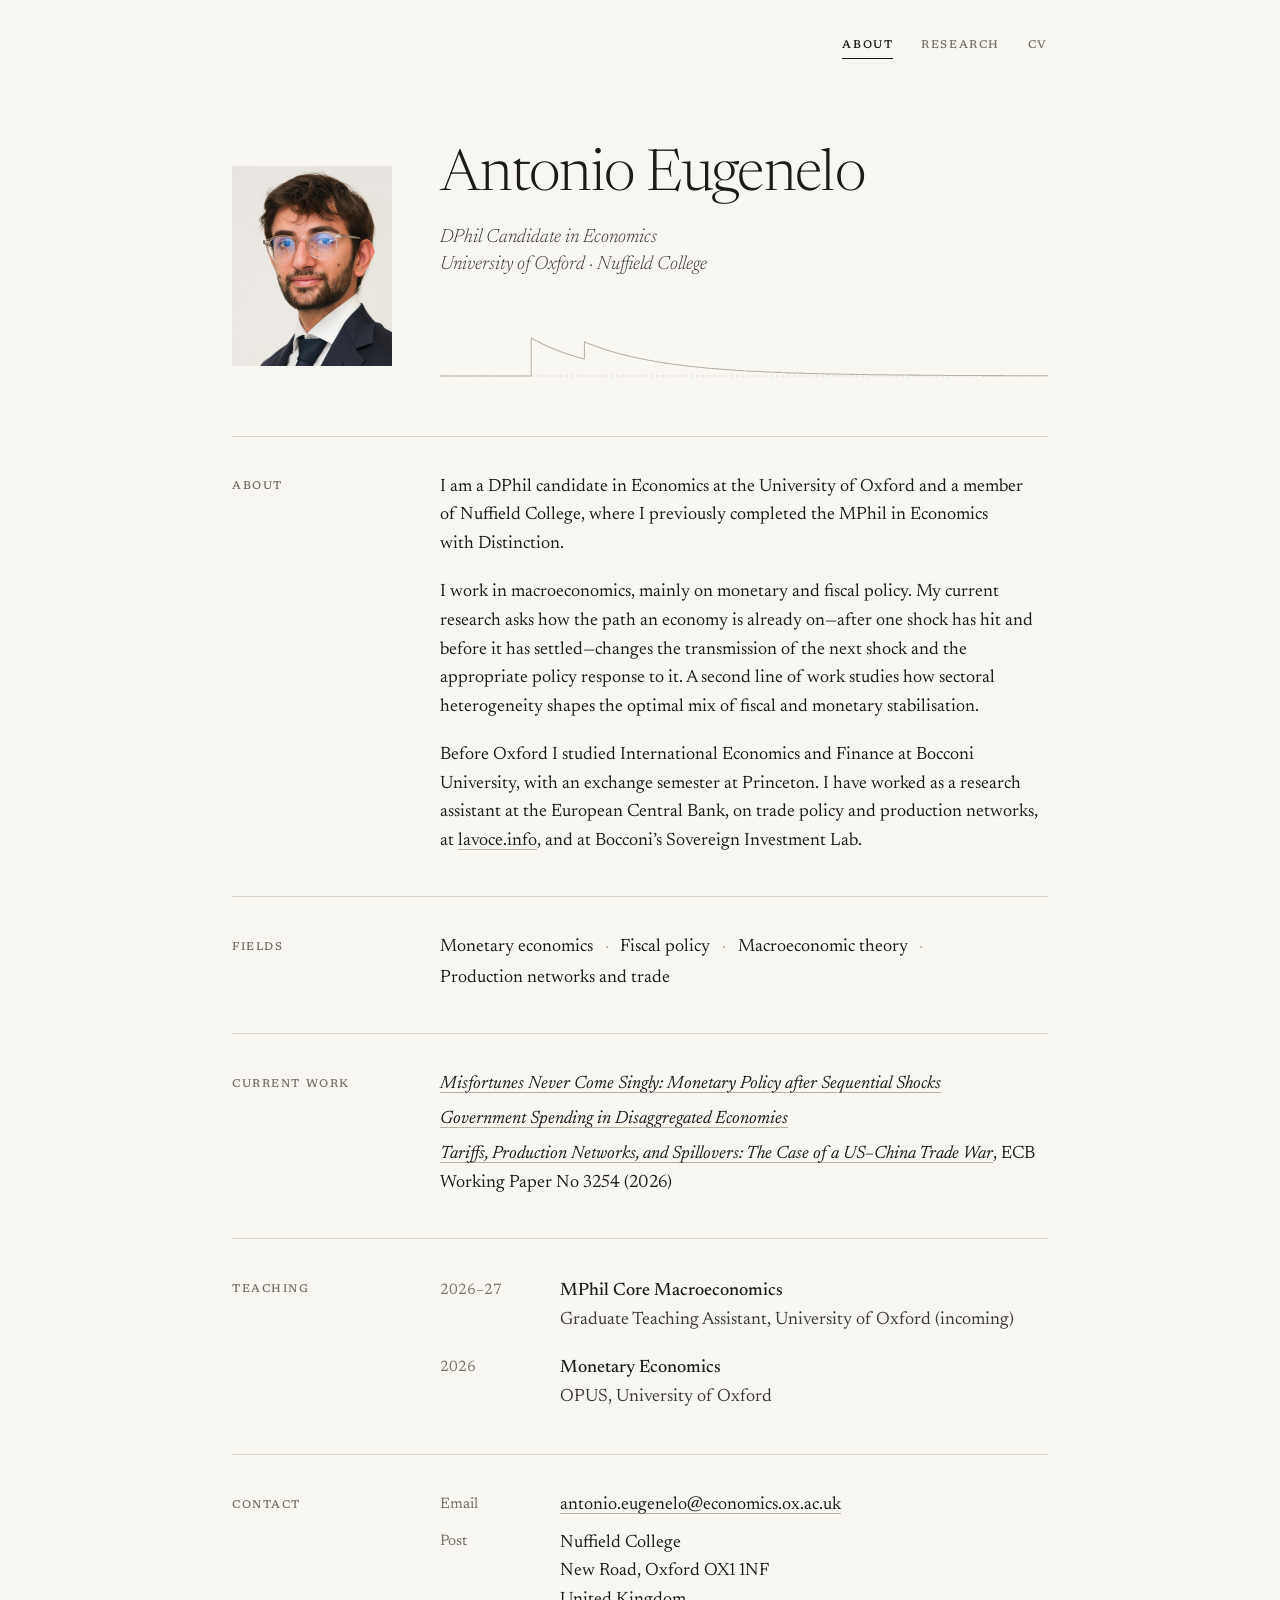
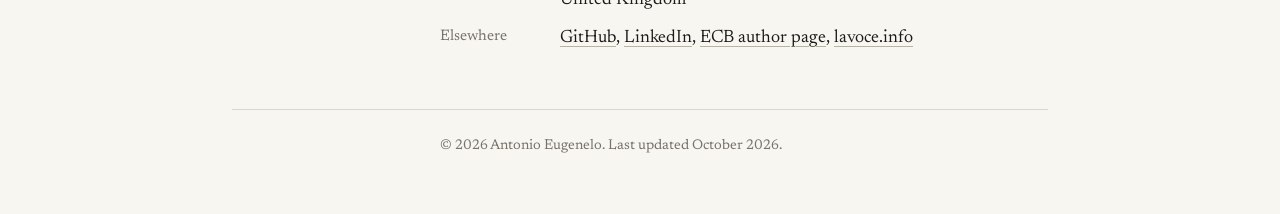
==== index.html @ b0f792aa "Blend dark-theme portrait into the page background Replace the charcoal-backdrop JPEG with a transpa" ====
<!doctype html>
<html lang="en">
<head>
  <meta charset="utf-8">
  <meta name="viewport" content="width=device-width, initial-scale=1">
  <meta name="robots" content="noindex, nofollow"> <!-- PREVIEW: delete this line at launch -->
  <title>Antonio Eugenelo · Economics, University of Oxford</title>
  <meta name="description" content="Antonio Eugenelo is a DPhil candidate in Economics at the University of Oxford and Nuffield College, working on monetary and fiscal policy.">
  <meta name="author" content="Antonio Eugenelo">
  <meta property="og:title" content="Antonio Eugenelo">
  <meta property="og:description" content="DPhil candidate in Economics, University of Oxford (Nuffield College). Monetary and fiscal policy.">
  <meta property="og:type" content="website">
  <link rel="icon" href="assets/img/favicon.svg" type="image/svg+xml">
  <link rel="preconnect" href="https://fonts.googleapis.com">
  <link rel="preconnect" href="https://fonts.gstatic.com" crossorigin>
  <link rel="stylesheet" href="https://fonts.googleapis.com/css2?family=Newsreader:ital,opsz,wght@0,6..72,300..600;1,6..72,300..600&display=swap">
  <link rel="stylesheet" href="assets/css/style.css">
  <script>document.documentElement.classList.add("js")</script>
</head>
<body>
  <a class="skip" href="#main">Skip to content</a>

  <div class="page">
    <header class="site-header">
      <a class="home-link" href="./" aria-current="page">Antonio Eugenelo</a>
      <nav class="site-nav" aria-label="Main">
        <a href="./" aria-current="page">About</a>
        <a href="research.html">Research</a>
        <a href="cv.html">CV</a>
      </nav>
    </header>

    <main id="main">
      <div class="row masthead">
        <div class="label">
          <figure class="portrait">
            <picture>
              <source srcset="assets/img/portrait-dark.webp" type="image/webp" media="(prefers-color-scheme: dark)">
              <img src="assets/img/portrait.jpg" width="640" height="800" alt="Portrait of Antonio Eugenelo">
            </picture>
          </figure>
        </div>
        <div>
          <h1>Antonio Eugenelo</h1>
          <p class="role">DPhil Candidate in Economics<br>University of Oxford &middot; Nuffield College</p>

          <div class="ornament">
            <svg viewBox="0 0 640 72" aria-hidden="true" focusable="false">
              <line class="baseline" x1="0" y1="60" x2="640" y2="60"/>
              <path class="path" pathLength="1" d="M0,60.0 L4,60.0 L8,60.0 L12,60.0 L16,60.0 L20,60.0 L24,60.0 L28,60.0 L32,60.0 L36,60.0 L40,60.0 L44,60.0 L48,60.0 L52,60.0 L56,60.0 L60,60.0 L64,60.0 L68,60.0 L72,60.0 L76,60.0 L80,60.0 L84,60.0 L88,60.0 L92,60.0 L96,60.0 L96,20.0 L100,22.2 L104,24.3 L108,26.3 L112,28.2 L116,29.9 L120,31.6 L124,33.2 L128,34.7 L132,36.1 L136,37.4 L140,38.7 L144,39.9 L148,41.0 L152,42.0 L152,24.0 L156,25.7 L160,27.2 L164,28.7 L168,30.1 L172,31.5 L176,32.8 L180,34.0 L184,35.2 L188,36.3 L192,37.3 L196,38.3 L200,39.3 L204,40.2 L208,41.1 L212,41.9 L216,42.7 L220,43.5 L224,44.2 L228,44.9 L232,45.6 L236,46.2 L240,46.8 L244,47.4 L248,47.9 L252,48.4 L256,48.9 L260,49.4 L264,49.9 L268,50.3 L272,50.7 L276,51.1 L280,51.5 L284,51.9 L288,52.2 L292,52.5 L296,52.8 L300,53.1 L304,53.4 L308,53.7 L312,54.0 L316,54.2 L320,54.5 L324,54.7 L328,54.9 L332,55.1 L336,55.3 L340,55.5 L344,55.7 L348,55.9 L352,56.0 L356,56.2 L360,56.4 L364,56.5 L368,56.7 L372,56.8 L376,56.9 L380,57.0 L384,57.2 L388,57.3 L392,57.4 L396,57.5 L400,57.6 L404,57.7 L408,57.8 L412,57.9 L416,58.0 L420,58.0 L424,58.1 L428,58.2 L432,58.3 L436,58.3 L440,58.4 L444,58.5 L448,58.5 L452,58.6 L456,58.6 L460,58.7 L464,58.7 L468,58.8 L472,58.8 L476,58.9 L480,58.9 L484,59.0 L488,59.0 L492,59.0 L496,59.1 L500,59.1 L504,59.1 L508,59.2 L512,59.2 L516,59.2 L520,59.3 L524,59.3 L528,59.3 L532,59.4 L536,59.4 L540,59.4 L544,59.4 L548,59.4 L552,59.5 L556,59.5 L560,59.5 L564,59.5 L568,59.5 L572,59.6 L576,59.6 L580,59.6 L584,59.6 L588,59.6 L592,59.6 L596,59.7 L600,59.7 L604,59.7 L608,59.7 L612,59.7 L616,59.7 L620,59.7 L624,59.7 L628,59.7 L632,59.8 L636,59.8 L640,59.8"/>
            </svg>
          </div>
        </div>
      </div>

      <section class="row section" aria-labelledby="about">
        <h2 class="label" id="about">About</h2>
        <div class="body">
          <p>I am a DPhil candidate in Economics at the University of Oxford and a member of Nuffield College, where I previously completed the MPhil in Economics with Distinction.</p>
          <p>I work in macroeconomics, mainly on monetary and fiscal policy. My current research asks how the path an economy is already on&mdash;after one shock has hit and before it has settled&mdash;changes the transmission of the next shock and the appropriate policy response to it. A second line of work studies how sectoral heterogeneity shapes the optimal mix of fiscal and monetary stabilisation.</p>
          <p>Before Oxford I studied International Economics and Finance at Bocconi University, with an exchange semester at Princeton. I have worked as a research assistant at the European Central Bank, on trade policy and production networks, at <a href="https://lavoce.info/">lavoce.info</a>, and at Bocconi&rsquo;s Sovereign Investment Lab.</p>
        </div>
      </section>

      <section class="row section" aria-labelledby="interests">
        <h2 class="label" id="interests">Fields</h2>
        <div class="body">
          <ul class="interests">
            <li>Monetary economics</li>
            <li>Fiscal policy</li>
            <li>Macroeconomic theory</li>
            <li>Production networks and trade</li>
          </ul>
        </div>
      </section>

      <section class="row section" aria-labelledby="current">
        <h2 class="label" id="current">Current work</h2>
        <div class="body">
          <ul class="plain">
            <li><a href="research.html#sequential-shocks"><em>Misfortunes Never Come Singly: Monetary Policy after Sequential Shocks</em></a></li>
            <li><a href="research.html#government-spending"><em>Government Spending in Disaggregated Economies</em></a></li>
            <li><a href="research.html#tariffs"><em>Tariffs, Production Networks, and Spillovers: The Case of a US&ndash;China Trade War</em></a>, ECB Working Paper No&nbsp;3254 (2026)</li>
          </ul>
        </div>
      </section>

      <section class="row section" aria-labelledby="teaching">
        <h2 class="label" id="teaching">Teaching</h2>
        <div class="body">
          <ul class="entries">
            <li class="entry">
              <span class="when">2026&ndash;27</span>
              <div class="what">
                <p class="title">MPhil Core Macroeconomics</p>
                <p class="note">Graduate Teaching Assistant, University of Oxford (incoming)</p>
              </div>
            </li>
            <li class="entry">
              <span class="when">2026</span>
              <div class="what">
                <p class="title">Monetary Economics</p>
                <p class="note">OPUS, University of Oxford</p>
              </div>
            </li>
          </ul>
        </div>
      </section>

      <section class="row section" aria-labelledby="contact">
        <h2 class="label" id="contact">Contact</h2>
        <div class="body">
          <dl class="contact">
            <dt>Email</dt>
            <dd><a href="mailto:antonio.eugenelo@economics.ox.ac.uk">antonio.eugenelo@economics.ox.ac.uk</a></dd>
            <dt>Post</dt>
            <dd><address>Nuffield College<br>New Road, Oxford OX1 1NF<br>United Kingdom</address></dd>
            <dt>Elsewhere</dt>
            <dd>
              <a href="https://github.com/AntonioEugenelo">GitHub</a>,
              <a href="https://www.linkedin.com/in/antonio-eugenelo">LinkedIn</a>,
              <a href="https://www.ecb.europa.eu/pub/research/authors/profiles/antonio-eugenelo.en.html">ECB author page</a>,
              <a href="https://lavoce.info/archives/author/antonio-eugenelo/">lavoce.info</a>
            </dd>
          </dl>
        </div>
      </section>
    </main>

    <footer class="row site-footer">
      <div></div>
      <p>&copy; 2026 Antonio Eugenelo. Last updated October 2026.</p>
    </footer>
  </div>

  <script src="assets/js/site.js" defer></script>
</body>
</html>
---- assets/css/style.css ----
/* ------------------------------------------------------------------
   Antonio Eugenelo — personal site
   One typeface (Newsreader), one accent, a margin column for labels.
   ------------------------------------------------------------------ */

:root {
  --paper: #f8f6f1;
  --ink: #1c1b19;
  --ink-soft: #3b3934;
  --muted: #77726a;
  --rule: #dcd6ca;
  --rule-strong: #b9b2a4;
  --accent: #23415f;
  --accent-wash: #e6ebf0;

  --margin: 10rem;   /* label column */
  --gap: 3rem;
  --measure: 38rem;  /* reading column */

  --serif: "Newsreader", "Iowan Old Style", "Palatino Linotype", Palatino, Georgia, serif;

  color-scheme: light dark;
}

@media (prefers-color-scheme: dark) {
  :root {
    --paper: #161614;
    --ink: #e9e5dc;
    --ink-soft: #cdc8bd;
    --muted: #9a958b;
    --rule: #34322d;
    --rule-strong: #57534b;
    --accent: #a9c0d8;
    --accent-wash: #232b33;
  }
}

/* ---------- Base ---------- */

*, *::before, *::after { box-sizing: border-box; }

html {
  -webkit-text-size-adjust: 100%;
  text-size-adjust: 100%;
}

body {
  margin: 0;
  background: var(--paper);
  color: var(--ink);
  font-family: var(--serif);
  font-size: 1.125rem;
  line-height: 1.6;
  font-optical-sizing: auto;
  font-variant-numeric: oldstyle-nums proportional-nums;
  font-kerning: normal;
  -webkit-font-smoothing: antialiased;
  -moz-osx-font-smoothing: grayscale;
}

::selection { background: var(--accent-wash); color: var(--ink); }

p, li, dd, figcaption { text-wrap: pretty; }
h1, h2, h3 { text-wrap: balance; }

a {
  color: inherit;
  text-decoration-line: underline;
  text-decoration-thickness: 1px;
  text-decoration-color: var(--rule-strong);
  text-underline-offset: 0.2em;
  transition: color 0.15s ease, text-decoration-color 0.15s ease;
}
a:hover { color: var(--accent); text-decoration-color: currentColor; }

a:focus-visible,
button:focus-visible {
  outline: 1px solid var(--accent);
  outline-offset: 3px;
  border-radius: 1px;
}

em, i { font-style: italic; }

.skip {
  position: absolute;
  left: -999px;
  top: 0.5rem;
  background: var(--paper);
  padding: 0.25rem 0.5rem;
}
.skip:focus { left: 1rem; }

/* ---------- Page frame ---------- */

.page {
  max-width: calc(var(--margin) + var(--gap) + var(--measure) + 3rem);
  margin: 0 auto;
  padding: 0 1.5rem;
}

.row {
  display: grid;
  grid-template-columns: var(--margin) minmax(0, var(--measure));
  column-gap: var(--gap);
}

/* Small capitals set by hand: tracked uppercase at a reduced size. */
.label,
.site-nav a,
.kicker {
  font-size: 0.7rem;
  font-weight: 500;
  letter-spacing: 0.14em;
  text-transform: uppercase;
  font-variant-numeric: lining-nums;
}

.label {
  color: var(--muted);
  padding-top: 0.42rem;
  margin: 0;
  line-height: 1.4;
}

/* ---------- Header ---------- */

.site-header {
  display: flex;
  justify-content: space-between;
  align-items: baseline;
  gap: 1.5rem;
  padding: 2rem 0 0;
}

.site-header .home-link {
  font-size: 1rem;
  letter-spacing: 0.01em;
  text-decoration: none;
  color: var(--ink);
  white-space: nowrap;
}
.site-header .home-link:hover { color: var(--accent); }
.site-header .home-link[aria-current="page"] { visibility: hidden; }

.site-nav {
  display: flex;
  gap: 1.75rem;
}
.site-nav a {
  color: var(--muted);
  text-decoration: none;
  padding-bottom: 0.2rem;
  border-bottom: 1px solid transparent;
}
.site-nav a:hover { color: var(--ink); }
.site-nav a[aria-current="page"] {
  color: var(--ink);
  border-bottom-color: var(--ink);
}

/* ---------- Masthead ---------- */

.masthead {
  padding: 5.5rem 0 3rem;
}

.masthead h1 {
  margin: 0;
  font-size: clamp(2.6rem, 6vw, 3.6rem);
  font-weight: 300;
  line-height: 1.05;
  letter-spacing: -0.012em;
}

.masthead .role {
  margin: 1rem 0 0;
  font-size: 1.2rem;
  font-style: italic;
  font-weight: 300;
  color: var(--ink-soft);
  line-height: 1.45;
}

.masthead.inner { padding: 4rem 0 2rem; }
.masthead.inner h1 { font-size: clamp(2.2rem, 5vw, 2.8rem); }
.masthead .standfirst {
  margin: 1rem 0 0;
  color: var(--ink-soft);
  font-size: 1.15rem;
}

.portrait {
  margin: 0.75rem 0 0;
}
.portrait img {
  display: block;
  width: 100%;
  height: auto;
  aspect-ratio: 4 / 5;
  object-fit: cover;
}

/* A quiet hairline ornament under the name. */
.ornament {
  margin: 2.5rem 0 0;
}
.ornament svg {
  display: block;
  width: 100%;
  height: auto;
  overflow: visible;
}
.ornament .baseline { stroke: var(--rule); stroke-width: 1; stroke-dasharray: 2 4; }
.ornament .path     { stroke: var(--rule-strong); stroke-width: 1.1; }
.ornament line,
.ornament path { fill: none; stroke-linejoin: round; stroke-linecap: round; }


@media (prefers-reduced-motion: no-preference) {
  .ornament .path {
    stroke-dasharray: 1;
    stroke-dashoffset: 1;
    animation: draw 2.6s cubic-bezier(0.45, 0, 0.2, 1) 0.35s forwards;
  }
  @keyframes draw { to { stroke-dashoffset: 0; } }
}

/* ---------- Sections ---------- */

.section {
  border-top: 1px solid var(--rule);
  padding: 2.25rem 0 2.5rem;
}

.section > .body > :first-child { margin-top: 0; }
.section > .body > :last-child { margin-bottom: 0; }

.body p { margin: 0 0 1.05em; }

.interests {
  list-style: none;
  padding: 0;
  margin: 0;
  display: flex;
  flex-wrap: wrap;
  gap: 0.15rem 0;
}
.interests li:not(:last-child)::after {
  content: "·";
  color: var(--rule-strong);
  margin: 0 0.65em;
}

/* Dated lists (teaching, experience, CV entries) */

.entries {
  list-style: none;
  margin: 0;
  padding: 0;
}
.entry {
  display: grid;
  grid-template-columns: 6.25rem minmax(0, 1fr);
  column-gap: 1.25rem;
  padding: 0.15rem 0;
}
.entry + .entry { margin-top: 0.9rem; }
.entry .when {
  color: var(--muted);
  font-size: 0.95rem;
  font-variant-numeric: lining-nums tabular-nums;
  padding-top: 0.12rem;
  white-space: nowrap;
}
.entry .what > * { margin: 0; }
.entry .title { font-weight: 500; }
.entry .note { color: var(--ink-soft); }
.entry .place { font-style: italic; color: var(--ink-soft); }

/* Contact */

.contact {
  margin: 0;
  display: grid;
  grid-template-columns: 6.25rem minmax(0, 1fr);
  column-gap: 1.25rem;
  row-gap: 0.55rem;
}
.contact dt { color: var(--muted); font-size: 0.95rem; padding-top: 0.1rem; }
.contact dd { margin: 0; }
.contact address { font-style: normal; }

/* ---------- Papers ---------- */

.paper + .paper {
  margin-top: 2.6rem;
}

.paper h3 {
  margin: 0;
  font-size: 1.32rem;
  font-weight: 500;
  line-height: 1.3;
  letter-spacing: -0.003em;
}

.paper .byline,
.paper .venue {
  margin: 0.3rem 0 0;
  color: var(--ink-soft);
}
.paper .venue { font-style: italic; }
.paper .byline + .venue { margin-top: 0.1rem; }

.paper .summary {
  margin: 0.85rem 0 0;
}

.actions {
  display: flex;
  flex-wrap: wrap;
  gap: 0.35rem 1.4rem;
  margin: 0.8rem 0 0;
  padding: 0;
  list-style: none;
}
.actions a,
.actions button {
  font: inherit;
  font-size: 0.95rem;
  color: var(--accent);
  background: none;
  border: 0;
  padding: 0;
  cursor: pointer;
  text-decoration-line: underline;
  text-decoration-thickness: 1px;
  text-decoration-color: transparent;
  text-underline-offset: 0.2em;
}
.actions a:hover,
.actions button:hover { text-decoration-color: currentColor; }
.actions .status {
  font-size: 0.95rem;
  font-style: italic;
  color: var(--muted);
}

.actions button::after {
  content: "";
  display: inline-block;
  width: 0.36em;
  height: 0.36em;
  margin-left: 0.45em;
  border-right: 1px solid currentColor;
  border-bottom: 1px solid currentColor;
  transform: translateY(-0.2em) rotate(45deg);
  transition: transform 0.2s ease;
}
.actions button[aria-expanded="true"]::after {
  transform: translateY(0.05em) rotate(-135deg);
}

/* Disclosure panels: open by default, collapsed once JS is present. */
.panel {
  display: grid;
  grid-template-rows: 1fr;
  transition: grid-template-rows 0.3s ease;
}
.panel > .panel-inner { overflow: hidden; }
.js .panel { grid-template-rows: 0fr; }
.js .panel > .panel-inner { visibility: hidden; transition: visibility 0s linear 0.3s; }
.js .panel.is-open { grid-template-rows: 1fr; }
.js .panel.is-open > .panel-inner { visibility: visible; transition: none; }

.panel-content {
  margin-top: 0.9rem;
  padding: 0.1rem 0 0.1rem 1.15rem;
  border-left: 1px solid var(--rule-strong);
  color: var(--ink-soft);
  font-size: 1.02rem;
}
.panel-content p { margin: 0 0 0.85em; }
.panel-content p:last-child { margin-bottom: 0; }

.bibtex {
  position: relative;
}
.bibtex pre {
  margin: 0;
  font-family: ui-monospace, "SFMono-Regular", Menlo, Consolas, monospace;
  font-size: 0.78rem;
  line-height: 1.55;
  white-space: pre-wrap;
  word-break: break-word;
  color: var(--ink-soft);
}
.bibtex .copy {
  margin-top: 0.6rem;
  font: inherit;
  font-size: 0.85rem;
  font-style: italic;
  color: var(--muted);
  background: none;
  border: 0;
  padding: 0;
  cursor: pointer;
}
.bibtex .copy:hover { color: var(--accent); }

/* ---------- CV page ---------- */

.cv-download {
  margin: 1.4rem 0 0;
  font-size: 1rem;
}
.cv-download a { color: var(--accent); }

.cv .entry .what p + p { margin-top: 0.15rem; }
.cv .entry .title + .note { margin-top: 0.1rem; }

.plain {
  margin: 0;
  padding: 0;
  list-style: none;
}
.plain li + li { margin-top: 0.4rem; }

/* ---------- Footer ---------- */

.site-footer {
  border-top: 1px solid var(--rule);
  margin-top: 1rem;
  padding: 1.6rem 0 3.5rem;
  font-size: 0.88rem;
  color: var(--muted);
}
.site-footer p { margin: 0; }
.site-footer a { text-decoration-color: var(--rule); }

/* ---------- Small screens ---------- */

@media (max-width: 54rem) {
  :root { --margin: 8rem; --gap: 2rem; }
}

@media (max-width: 44rem) {
  body { font-size: 1.0625rem; }

  .row {
    grid-template-columns: minmax(0, 1fr);
  }
  .label { padding-top: 0; margin-bottom: 1rem; }

  .masthead { padding: 3.5rem 0 2rem; }
  .masthead.inner { padding: 3rem 0 1.5rem; }

  .portrait { max-width: 9rem; margin: 0 0 1.75rem; }

  .site-header { padding-top: 1.4rem; }
  .site-nav { gap: 1.25rem; }

  .entry,
  .contact { grid-template-columns: 4.75rem minmax(0, 1fr); column-gap: 1rem; }
}

/* ---------- Print ---------- */

@media print {
  :root { --paper: #fff; --ink: #000; --muted: #444; --accent: #000; }
  body { font-size: 10.5pt; }
  .site-nav, .ornament, .skip, .actions button, .bibtex .copy { display: none; }
  .js .panel { grid-template-rows: 1fr; }
  .js .panel > .panel-inner { visibility: visible; }
  .masthead { padding: 1rem 0; }
  a { text-decoration: none; }
}
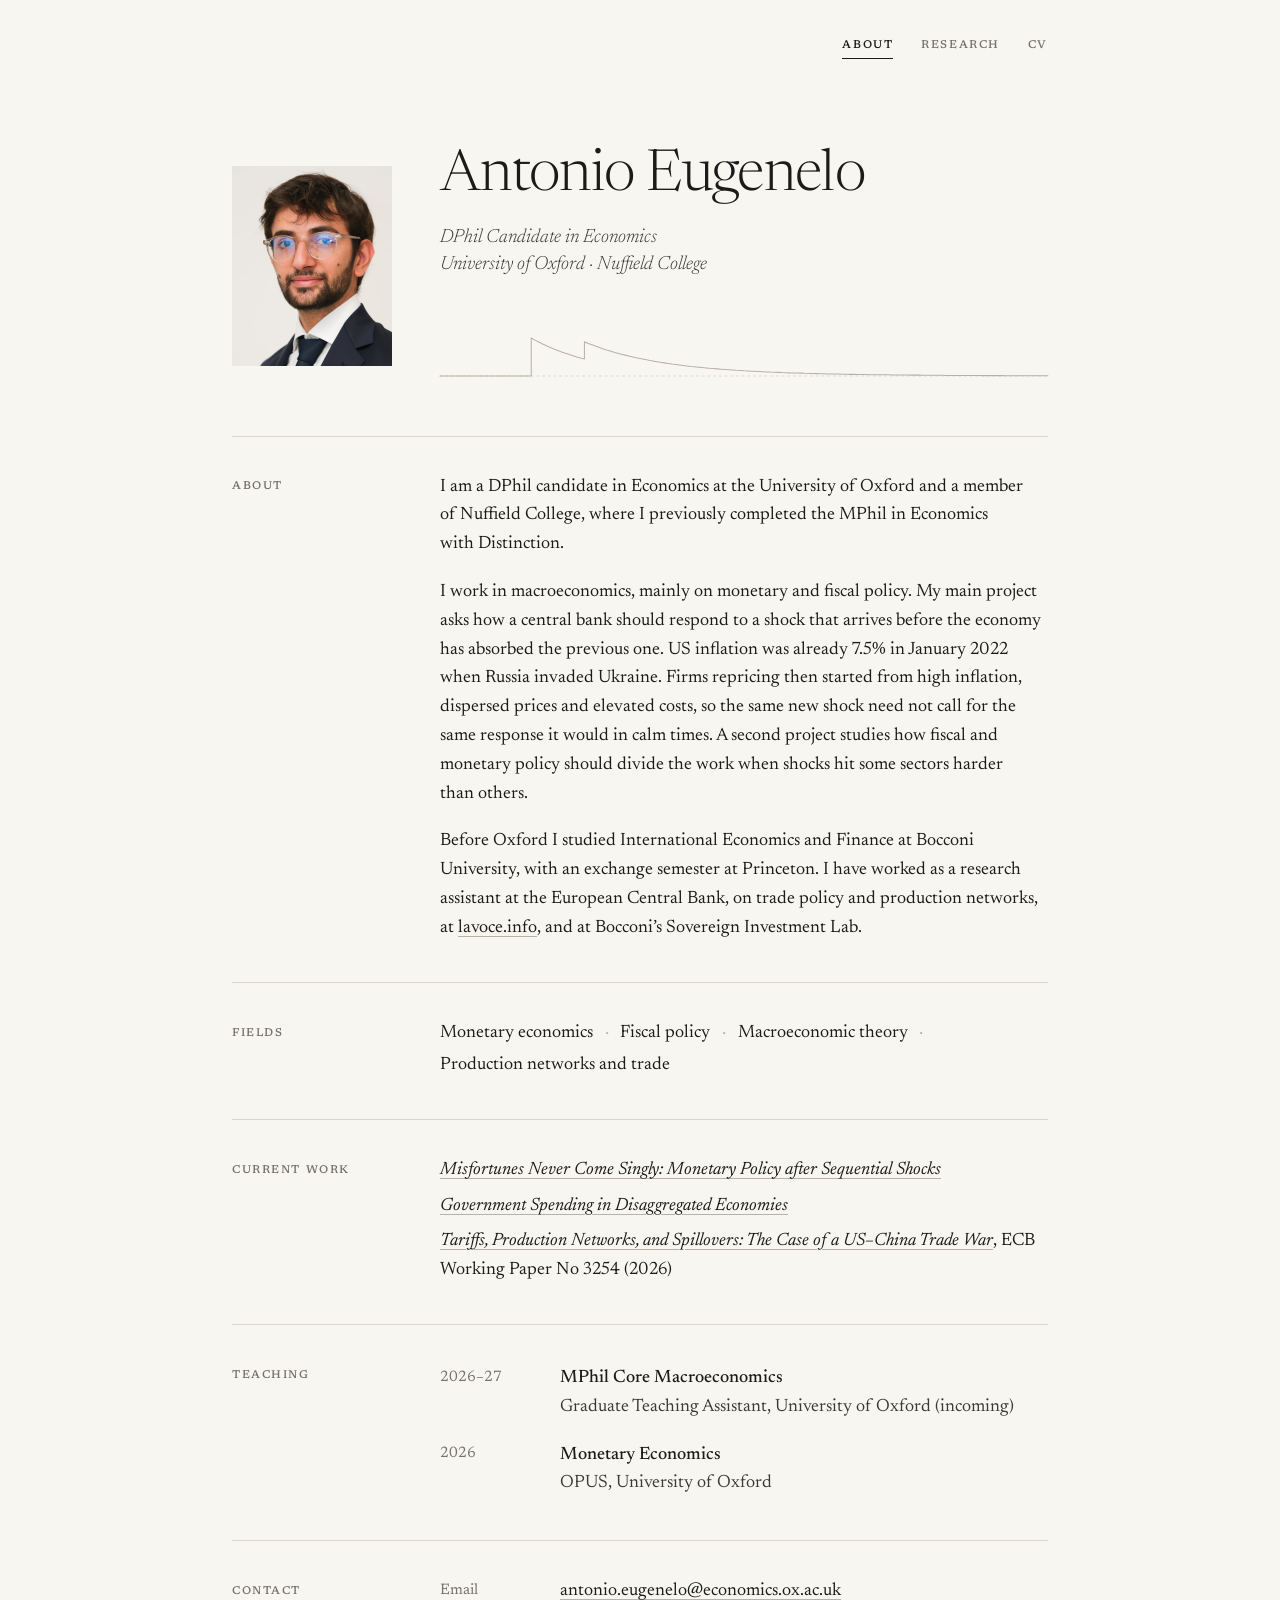
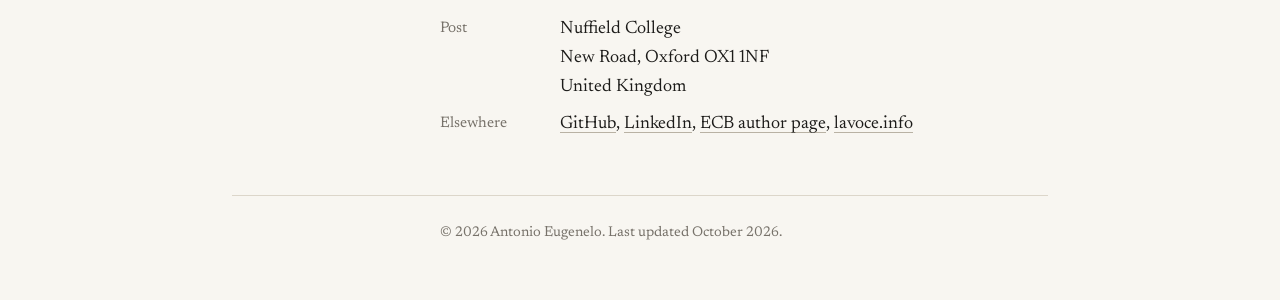
==== commit b824e39b: "Lead research descriptions with question and result Rewrite the home-page research paragraph and the" ====
--- a/index.html
+++ b/index.html
@@ -57,7 +57,7 @@
         <h2 class="label" id="about">About</h2>
         <div class="body">
           <p>I am a DPhil candidate in Economics at the University of Oxford and a member of Nuffield College, where I previously completed the MPhil in Economics with Distinction.</p>
-          <p>I work in macroeconomics, mainly on monetary and fiscal policy. My current research asks how the path an economy is already on&mdash;after one shock has hit and before it has settled&mdash;changes the transmission of the next shock and the appropriate policy response to it. A second line of work studies how sectoral heterogeneity shapes the optimal mix of fiscal and monetary stabilisation.</p>
+          <p>I work in macroeconomics, mainly on monetary and fiscal policy. My main project asks how a central bank should respond to a shock that arrives before the economy has absorbed the previous one. US inflation was already 7.5% in January 2022 when Russia invaded Ukraine. Firms repricing then started from high inflation, dispersed prices and elevated costs, so the same new shock need not call for the same response it would in calm times. A second project studies how fiscal and monetary policy should divide the work when shocks hit some sectors harder than others.</p>
           <p>Before Oxford I studied International Economics and Finance at Bocconi University, with an exchange semester at Princeton. I have worked as a research assistant at the European Central Bank, on trade policy and production networks, at <a href="https://lavoce.info/">lavoce.info</a>, and at Bocconi&rsquo;s Sovereign Investment Lab.</p>
         </div>
       </section>
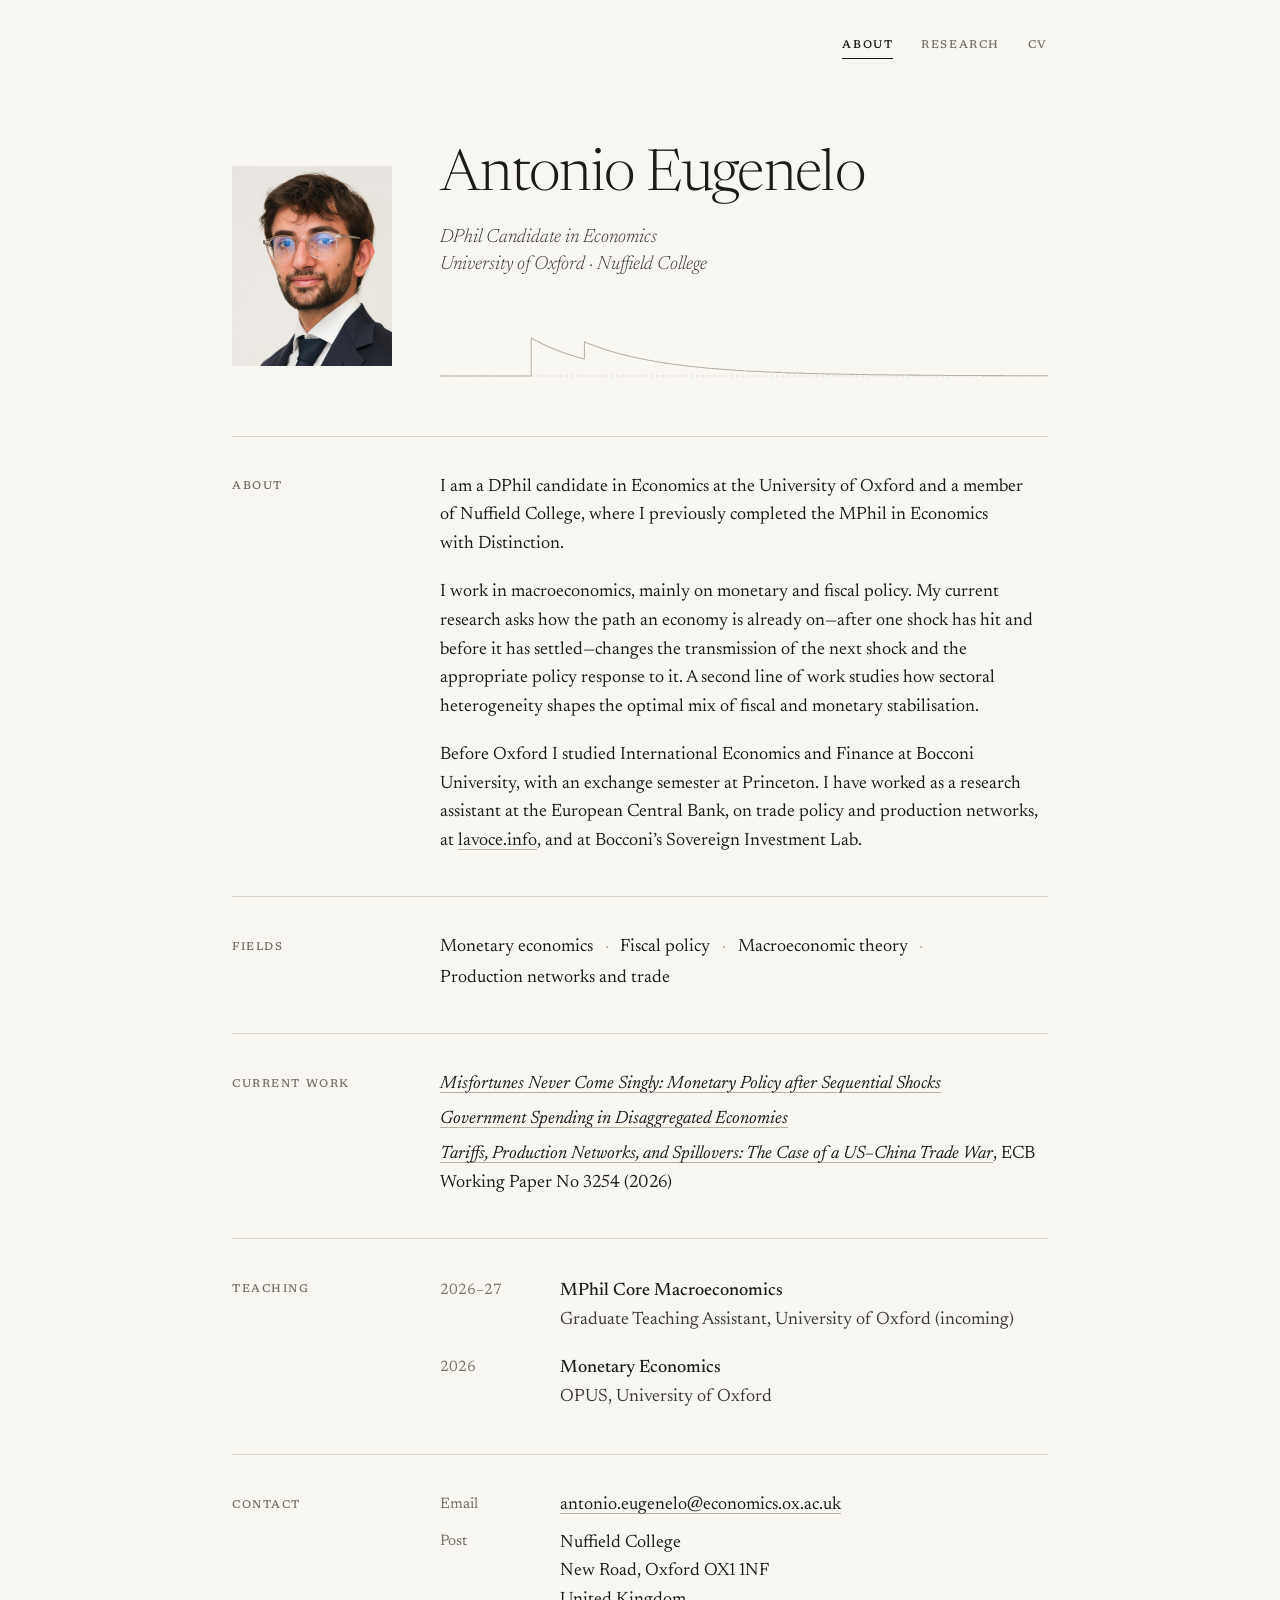
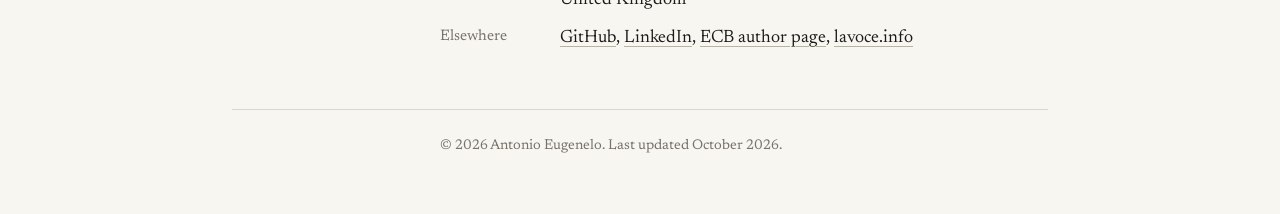
==== commit 23316e3d: "Restore original home-page research paragraph Co-Authored-By: Claude Opus 5.5 <noreply@anthropic.com" ====
--- a/index.html
+++ b/index.html
@@ -57,7 +57,7 @@
         <h2 class="label" id="about">About</h2>
         <div class="body">
           <p>I am a DPhil candidate in Economics at the University of Oxford and a member of Nuffield College, where I previously completed the MPhil in Economics with Distinction.</p>
-          <p>I work in macroeconomics, mainly on monetary and fiscal policy. My main project asks how a central bank should respond to a shock that arrives before the economy has absorbed the previous one. US inflation was already 7.5% in January 2022 when Russia invaded Ukraine. Firms repricing then started from high inflation, dispersed prices and elevated costs, so the same new shock need not call for the same response it would in calm times. A second project studies how fiscal and monetary policy should divide the work when shocks hit some sectors harder than others.</p>
+          <p>I work in macroeconomics, mainly on monetary and fiscal policy. My current research asks how the path an economy is already on&mdash;after one shock has hit and before it has settled&mdash;changes the transmission of the next shock and the appropriate policy response to it. A second line of work studies how sectoral heterogeneity shapes the optimal mix of fiscal and monetary stabilisation.</p>
           <p>Before Oxford I studied International Economics and Finance at Bocconi University, with an exchange semester at Princeton. I have worked as a research assistant at the European Central Bank, on trade policy and production networks, at <a href="https://lavoce.info/">lavoce.info</a>, and at Bocconi&rsquo;s Sovereign Investment Lab.</p>
         </div>
       </section>
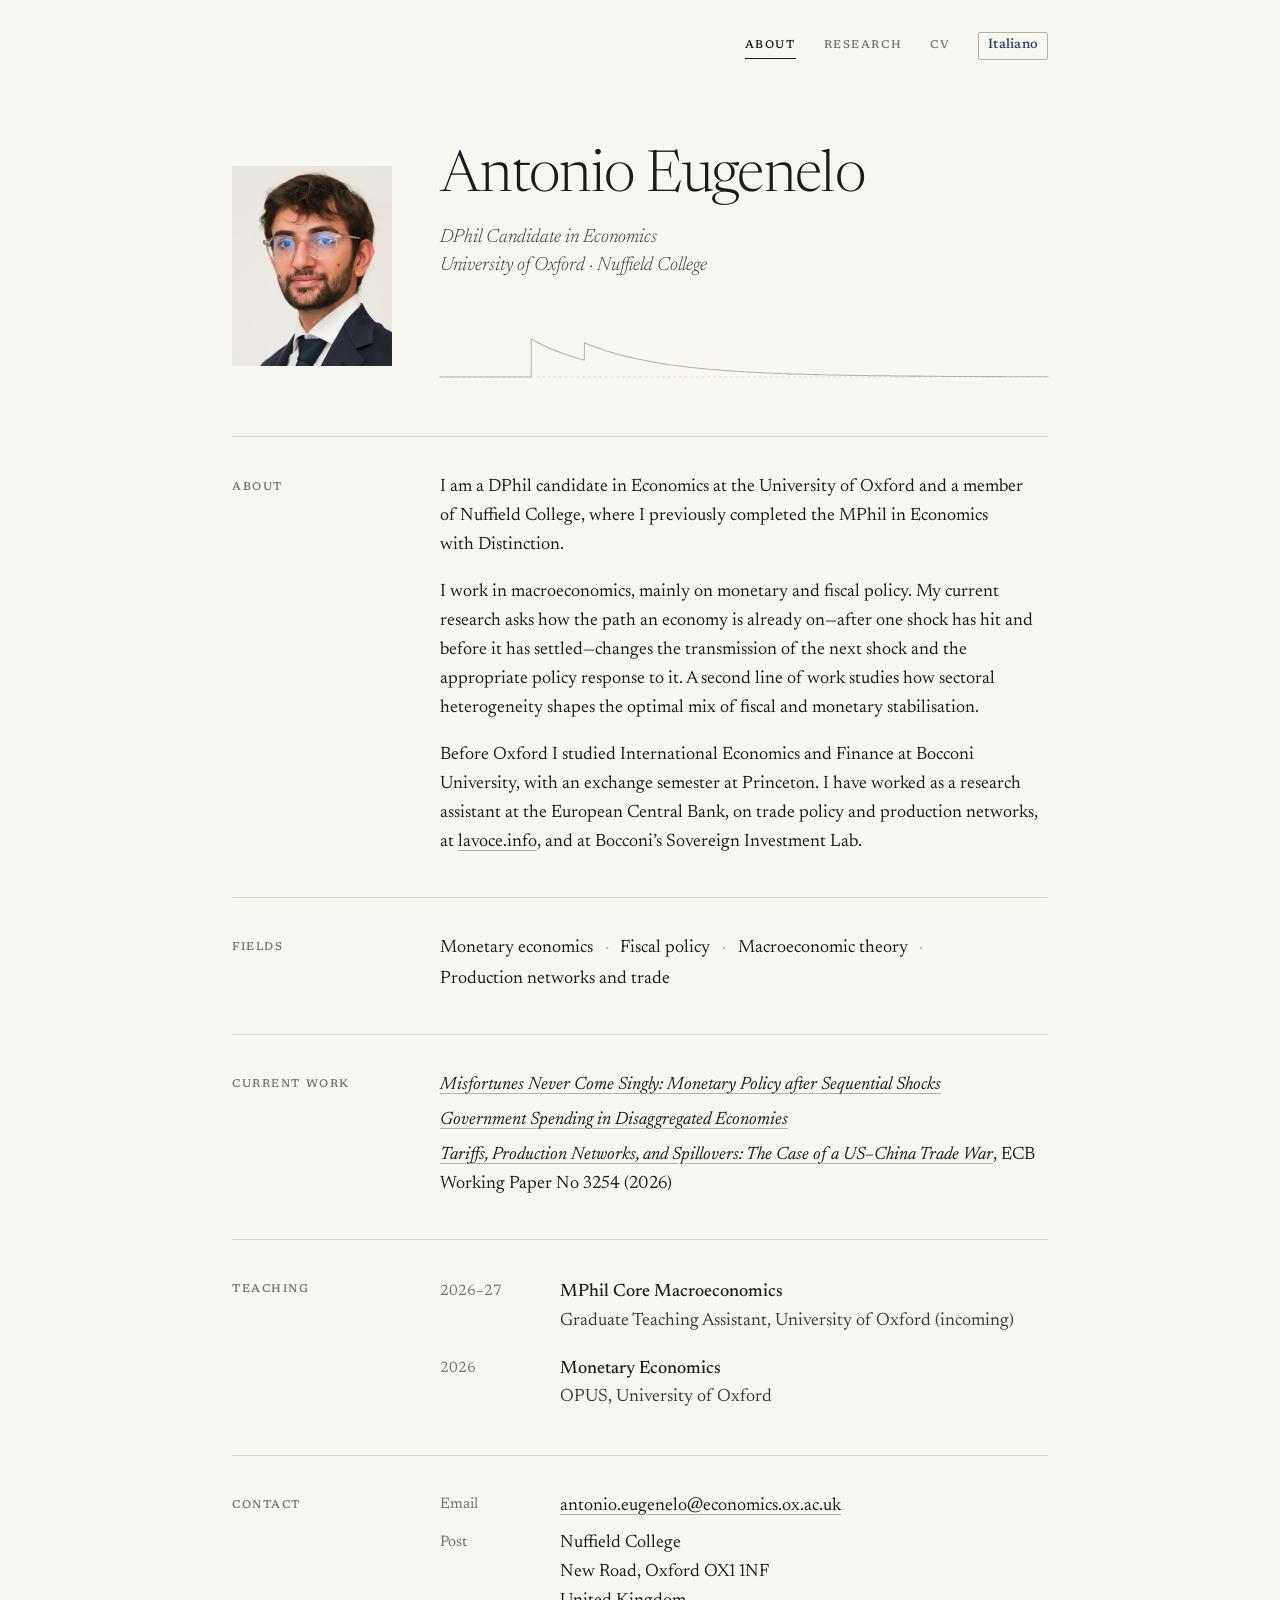
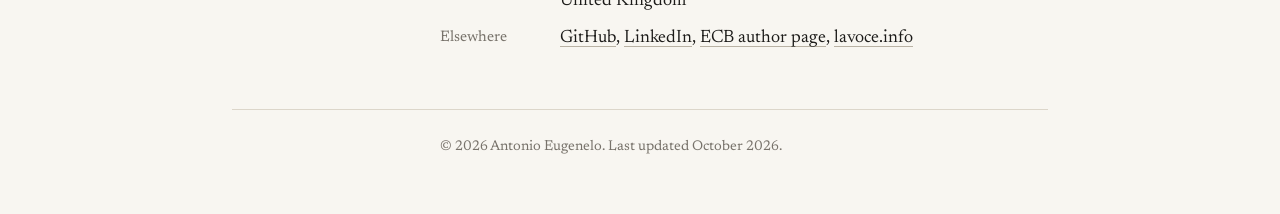
==== commit 902a0045: "Add Italian pages and English-Italian language switch" ====
--- a/index.html
+++ b/index.html
@@ -7,6 +7,8 @@
   <title>Antonio Eugenelo · Economics, University of Oxford</title>
   <meta name="description" content="Antonio Eugenelo is a DPhil candidate in Economics at the University of Oxford and Nuffield College, working on monetary and fiscal policy.">
   <meta name="author" content="Antonio Eugenelo">
+  <link rel="alternate" hreflang="en" href="index.html">
+  <link rel="alternate" hreflang="it" href="it/index.html">
   <meta property="og:title" content="Antonio Eugenelo">
   <meta property="og:description" content="DPhil candidate in Economics, University of Oxford (Nuffield College). Monetary and fiscal policy.">
   <meta property="og:type" content="website">
@@ -27,6 +29,7 @@
         <a href="./" aria-current="page">About</a>
         <a href="research.html">Research</a>
         <a href="cv.html">CV</a>
+        <a class="language-switch" data-language-switch href="it/index.html" hreflang="it" lang="it" aria-label="Read this page in Italian">Italiano</a>
       </nav>
     </header>
 
--- a/assets/css/style.css
+++ b/assets/css/style.css
@@ -145,6 +145,8 @@
 
 .site-nav {
   display: flex;
+  flex-wrap: wrap;
+  align-items: baseline;
   gap: 1.75rem;
 }
 .site-nav a {
@@ -157,6 +159,20 @@
 .site-nav a[aria-current="page"] {
   color: var(--ink);
   border-bottom-color: var(--ink);
+}
+.site-nav .language-switch {
+  color: var(--accent);
+  border: 1px solid var(--rule-strong);
+  padding: 0.12rem 0.55rem;
+  border-radius: 2px;
+  text-transform: none;
+  letter-spacing: 0.02em;
+  font-size: 0.85rem;
+  white-space: nowrap;
+}
+.site-nav .language-switch:hover {
+  background: var(--accent-wash);
+  border-color: var(--accent);
 }
 
 /* ---------- Masthead ---------- */
@@ -288,7 +304,7 @@
   row-gap: 0.55rem;
 }
 .contact dt { color: var(--muted); font-size: 0.95rem; padding-top: 0.1rem; }
-.contact dd { margin: 0; }
+.contact dd { margin: 0; min-width: 0; overflow-wrap: anywhere; }
 .contact address { font-style: normal; }
 
 /* ---------- Papers ---------- */
@@ -458,8 +474,9 @@
 
   .portrait { max-width: 9rem; margin: 0 0 1.75rem; }
 
-  .site-header { padding-top: 1.4rem; }
-  .site-nav { gap: 1.25rem; }
+  .site-header { padding-top: 1.4rem; flex-wrap: wrap; gap: 0.75rem; }
+  .site-header .home-link[aria-current="page"] { display: none; }
+  .site-nav { gap: 0.5rem 1.25rem; margin-left: auto; justify-content: flex-end; }
 
   .entry,
   .contact { grid-template-columns: 4.75rem minmax(0, 1fr); column-gap: 1rem; }
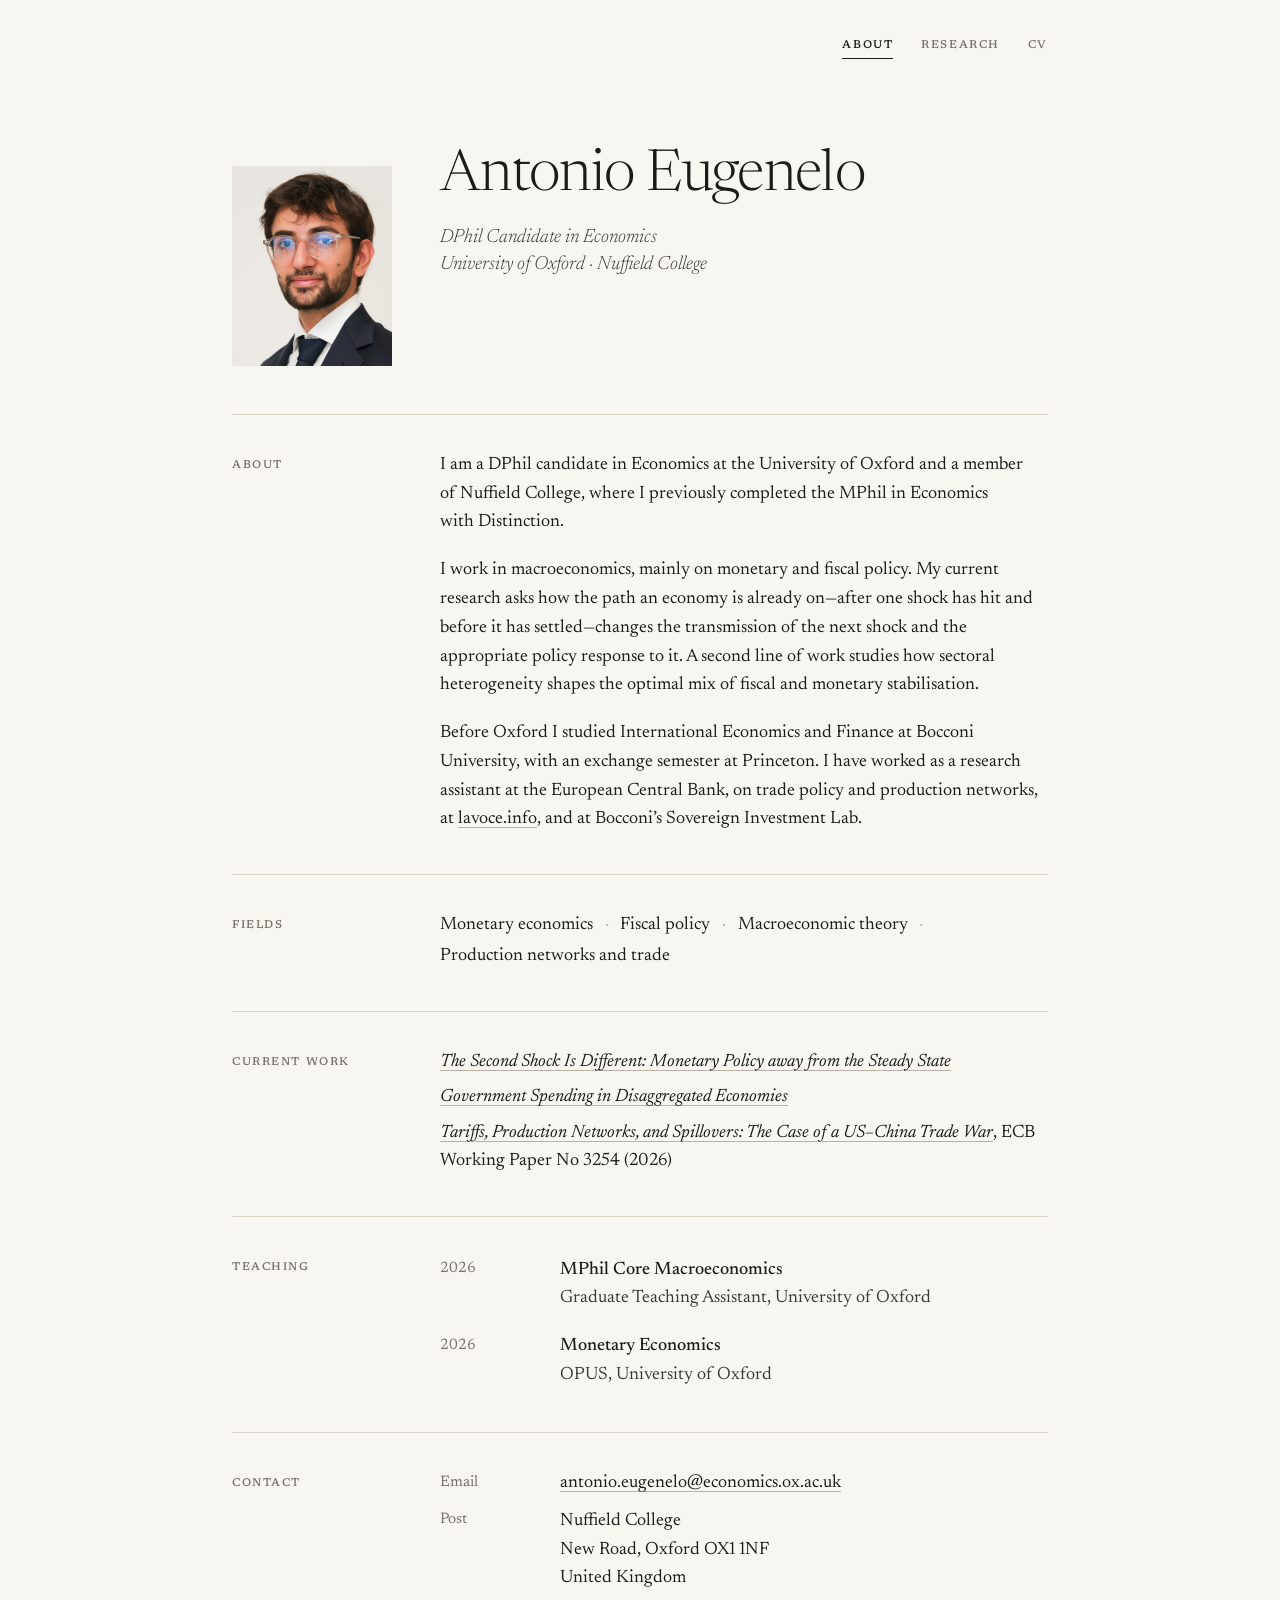
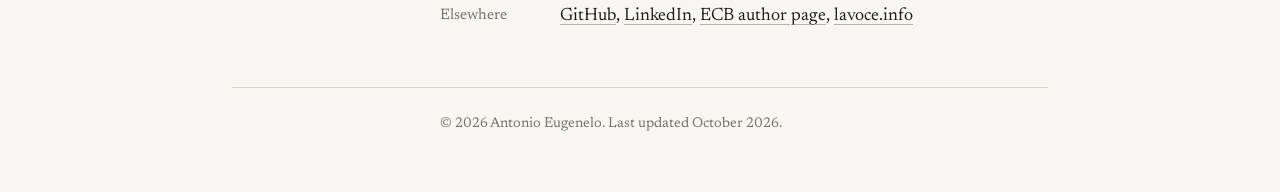
==== commit 81d39c07: "Remove Italian pages and ornament; update second-shock paper Drop the Italian language switch and it" ====
--- a/index.html
+++ b/index.html
@@ -7,8 +7,6 @@
   <title>Antonio Eugenelo · Economics, University of Oxford</title>
   <meta name="description" content="Antonio Eugenelo is a DPhil candidate in Economics at the University of Oxford and Nuffield College, working on monetary and fiscal policy.">
   <meta name="author" content="Antonio Eugenelo">
-  <link rel="alternate" hreflang="en" href="index.html">
-  <link rel="alternate" hreflang="it" href="it/index.html">
   <meta property="og:title" content="Antonio Eugenelo">
   <meta property="og:description" content="DPhil candidate in Economics, University of Oxford (Nuffield College). Monetary and fiscal policy.">
   <meta property="og:type" content="website">
@@ -29,7 +27,6 @@
         <a href="./" aria-current="page">About</a>
         <a href="research.html">Research</a>
         <a href="cv.html">CV</a>
-        <a class="language-switch" data-language-switch href="it/index.html" hreflang="it" lang="it" aria-label="Read this page in Italian">Italiano</a>
       </nav>
     </header>
 
@@ -47,12 +44,6 @@
           <h1>Antonio Eugenelo</h1>
           <p class="role">DPhil Candidate in Economics<br>University of Oxford &middot; Nuffield College</p>
 
-          <div class="ornament">
-            <svg viewBox="0 0 640 72" aria-hidden="true" focusable="false">
-              <line class="baseline" x1="0" y1="60" x2="640" y2="60"/>
-              <path class="path" pathLength="1" d="M0,60.0 L4,60.0 L8,60.0 L12,60.0 L16,60.0 L20,60.0 L24,60.0 L28,60.0 L32,60.0 L36,60.0 L40,60.0 L44,60.0 L48,60.0 L52,60.0 L56,60.0 L60,60.0 L64,60.0 L68,60.0 L72,60.0 L76,60.0 L80,60.0 L84,60.0 L88,60.0 L92,60.0 L96,60.0 L96,20.0 L100,22.2 L104,24.3 L108,26.3 L112,28.2 L116,29.9 L120,31.6 L124,33.2 L128,34.7 L132,36.1 L136,37.4 L140,38.7 L144,39.9 L148,41.0 L152,42.0 L152,24.0 L156,25.7 L160,27.2 L164,28.7 L168,30.1 L172,31.5 L176,32.8 L180,34.0 L184,35.2 L188,36.3 L192,37.3 L196,38.3 L200,39.3 L204,40.2 L208,41.1 L212,41.9 L216,42.7 L220,43.5 L224,44.2 L228,44.9 L232,45.6 L236,46.2 L240,46.8 L244,47.4 L248,47.9 L252,48.4 L256,48.9 L260,49.4 L264,49.9 L268,50.3 L272,50.7 L276,51.1 L280,51.5 L284,51.9 L288,52.2 L292,52.5 L296,52.8 L300,53.1 L304,53.4 L308,53.7 L312,54.0 L316,54.2 L320,54.5 L324,54.7 L328,54.9 L332,55.1 L336,55.3 L340,55.5 L344,55.7 L348,55.9 L352,56.0 L356,56.2 L360,56.4 L364,56.5 L368,56.7 L372,56.8 L376,56.9 L380,57.0 L384,57.2 L388,57.3 L392,57.4 L396,57.5 L400,57.6 L404,57.7 L408,57.8 L412,57.9 L416,58.0 L420,58.0 L424,58.1 L428,58.2 L432,58.3 L436,58.3 L440,58.4 L444,58.5 L448,58.5 L452,58.6 L456,58.6 L460,58.7 L464,58.7 L468,58.8 L472,58.8 L476,58.9 L480,58.9 L484,59.0 L488,59.0 L492,59.0 L496,59.1 L500,59.1 L504,59.1 L508,59.2 L512,59.2 L516,59.2 L520,59.3 L524,59.3 L528,59.3 L532,59.4 L536,59.4 L540,59.4 L544,59.4 L548,59.4 L552,59.5 L556,59.5 L560,59.5 L564,59.5 L568,59.5 L572,59.6 L576,59.6 L580,59.6 L584,59.6 L588,59.6 L592,59.6 L596,59.7 L600,59.7 L604,59.7 L608,59.7 L612,59.7 L616,59.7 L620,59.7 L624,59.7 L628,59.7 L632,59.8 L636,59.8 L640,59.8"/>
-            </svg>
-          </div>
         </div>
       </div>
 
@@ -81,7 +72,7 @@
         <h2 class="label" id="current">Current work</h2>
         <div class="body">
           <ul class="plain">
-            <li><a href="research.html#sequential-shocks"><em>Misfortunes Never Come Singly: Monetary Policy after Sequential Shocks</em></a></li>
+            <li><a href="research.html#sequential-shocks"><em>The Second Shock Is Different: Monetary Policy away from the Steady State</em></a></li>
             <li><a href="research.html#government-spending"><em>Government Spending in Disaggregated Economies</em></a></li>
             <li><a href="research.html#tariffs"><em>Tariffs, Production Networks, and Spillovers: The Case of a US&ndash;China Trade War</em></a>, ECB Working Paper No&nbsp;3254 (2026)</li>
           </ul>
@@ -93,10 +84,10 @@
         <div class="body">
           <ul class="entries">
             <li class="entry">
-              <span class="when">2026&ndash;27</span>
+              <span class="when">2026</span>
               <div class="what">
                 <p class="title">MPhil Core Macroeconomics</p>
-                <p class="note">Graduate Teaching Assistant, University of Oxford (incoming)</p>
+                <p class="note">Graduate Teaching Assistant, University of Oxford</p>
               </div>
             </li>
             <li class="entry">
--- a/assets/css/style.css
+++ b/assets/css/style.css
@@ -160,20 +160,6 @@
   color: var(--ink);
   border-bottom-color: var(--ink);
 }
-.site-nav .language-switch {
-  color: var(--accent);
-  border: 1px solid var(--rule-strong);
-  padding: 0.12rem 0.55rem;
-  border-radius: 2px;
-  text-transform: none;
-  letter-spacing: 0.02em;
-  font-size: 0.85rem;
-  white-space: nowrap;
-}
-.site-nav .language-switch:hover {
-  background: var(--accent-wash);
-  border-color: var(--accent);
-}
 
 /* ---------- Masthead ---------- */
 
@@ -215,31 +201,6 @@
   height: auto;
   aspect-ratio: 4 / 5;
   object-fit: cover;
-}
-
-/* A quiet hairline ornament under the name. */
-.ornament {
-  margin: 2.5rem 0 0;
-}
-.ornament svg {
-  display: block;
-  width: 100%;
-  height: auto;
-  overflow: visible;
-}
-.ornament .baseline { stroke: var(--rule); stroke-width: 1; stroke-dasharray: 2 4; }
-.ornament .path     { stroke: var(--rule-strong); stroke-width: 1.1; }
-.ornament line,
-.ornament path { fill: none; stroke-linejoin: round; stroke-linecap: round; }
-
-
-@media (prefers-reduced-motion: no-preference) {
-  .ornament .path {
-    stroke-dasharray: 1;
-    stroke-dashoffset: 1;
-    animation: draw 2.6s cubic-bezier(0.45, 0, 0.2, 1) 0.35s forwards;
-  }
-  @keyframes draw { to { stroke-dashoffset: 0; } }
 }
 
 /* ---------- Sections ---------- */
@@ -487,7 +448,7 @@
 @media print {
   :root { --paper: #fff; --ink: #000; --muted: #444; --accent: #000; }
   body { font-size: 10.5pt; }
-  .site-nav, .ornament, .skip, .actions button, .bibtex .copy { display: none; }
+  .site-nav, .skip, .actions button, .bibtex .copy { display: none; }
   .js .panel { grid-template-rows: 1fr; }
   .js .panel > .panel-inner { visibility: visible; }
   .masthead { padding: 1rem 0; }
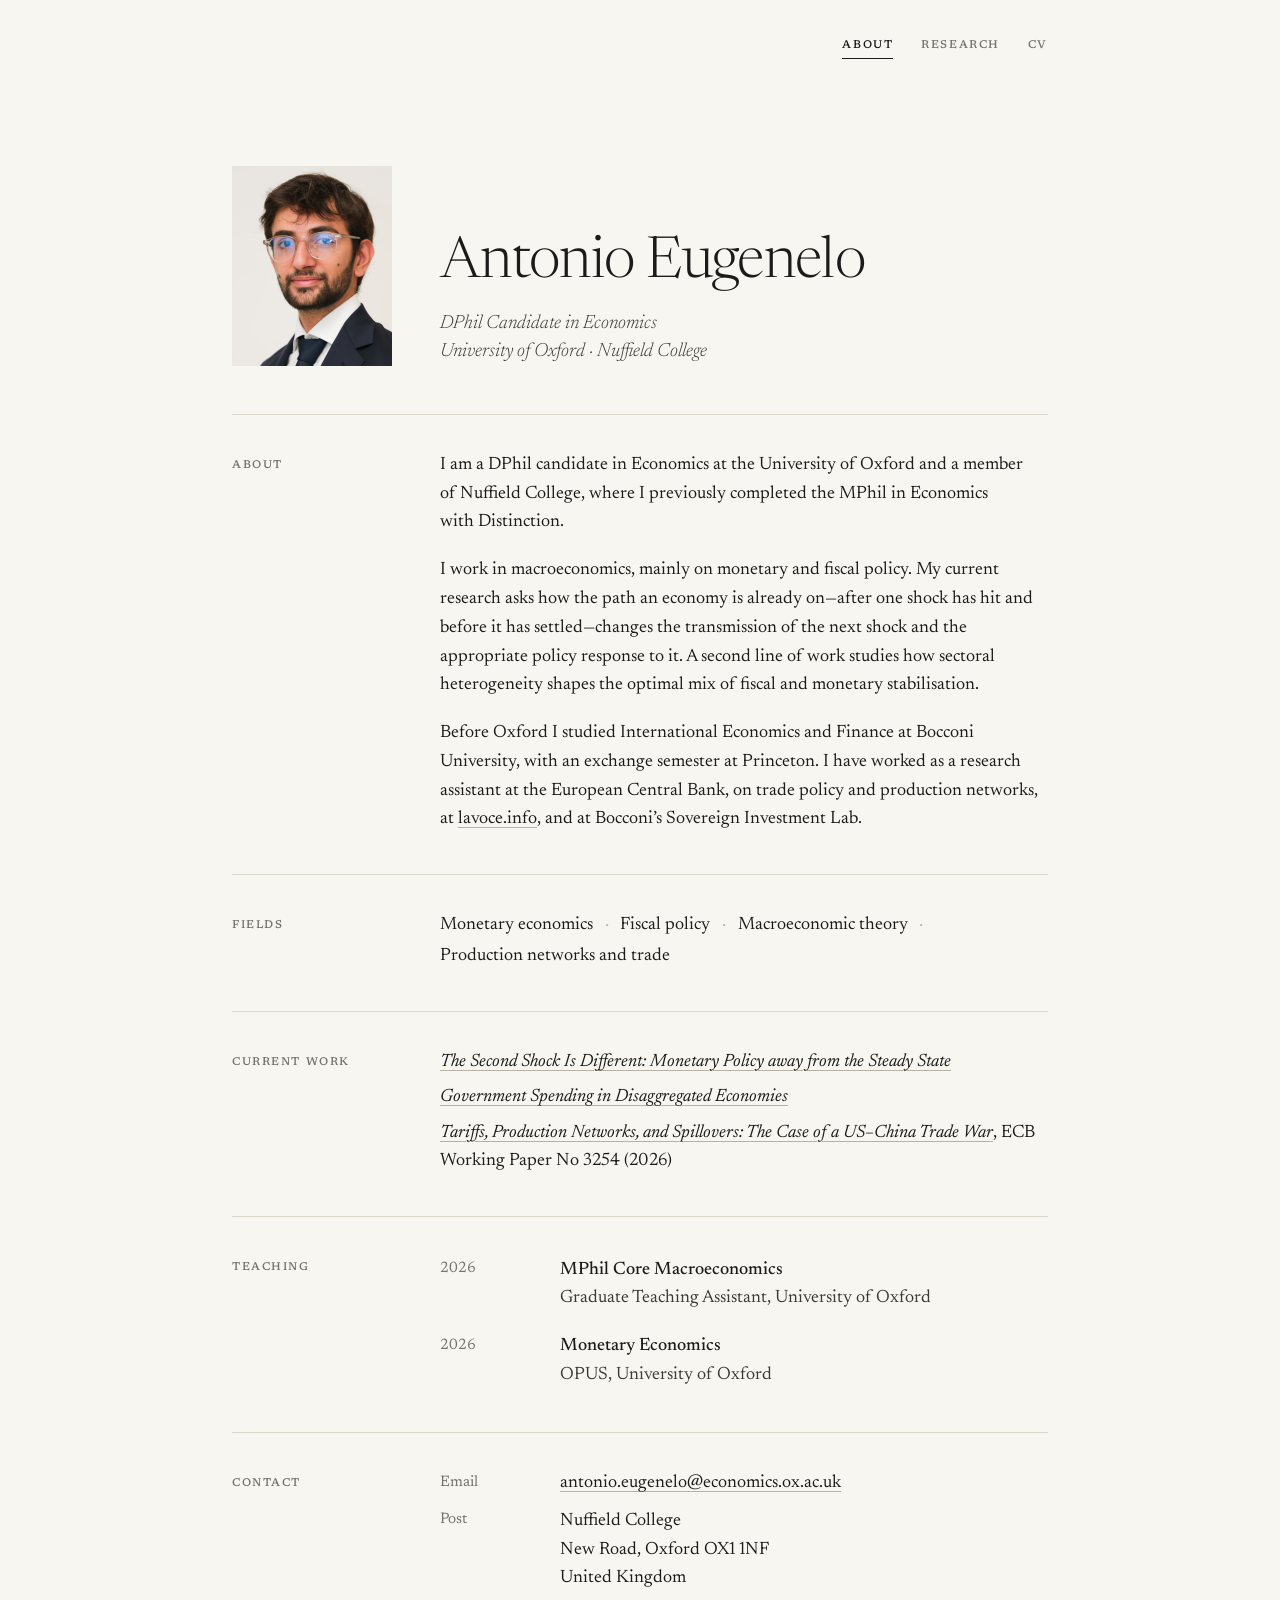
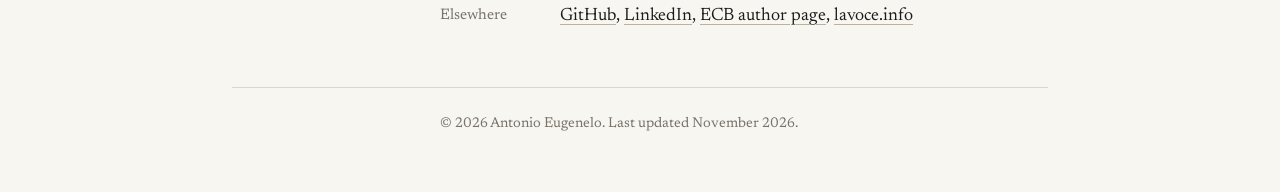
==== commit e4742891: "Fix ECB author order; drafts on request; November footer Co-Authored-By: Claude Opus 5.5 <noreply@an" ====
--- a/index.html
+++ b/index.html
@@ -123,7 +123,7 @@
 
     <footer class="row site-footer">
       <div></div>
-      <p>&copy; 2026 Antonio Eugenelo. Last updated October 2026.</p>
+      <p>&copy; 2026 Antonio Eugenelo. Last updated November 2026.</p>
     </footer>
   </div>
 
--- a/assets/css/style.css
+++ b/assets/css/style.css
@@ -166,6 +166,8 @@
 .masthead {
   padding: 5.5rem 0 3rem;
 }
+/* Name and role end level with the bottom of the portrait. */
+.masthead > div:last-child { align-self: end; }
 
 .masthead h1 {
   margin: 0;
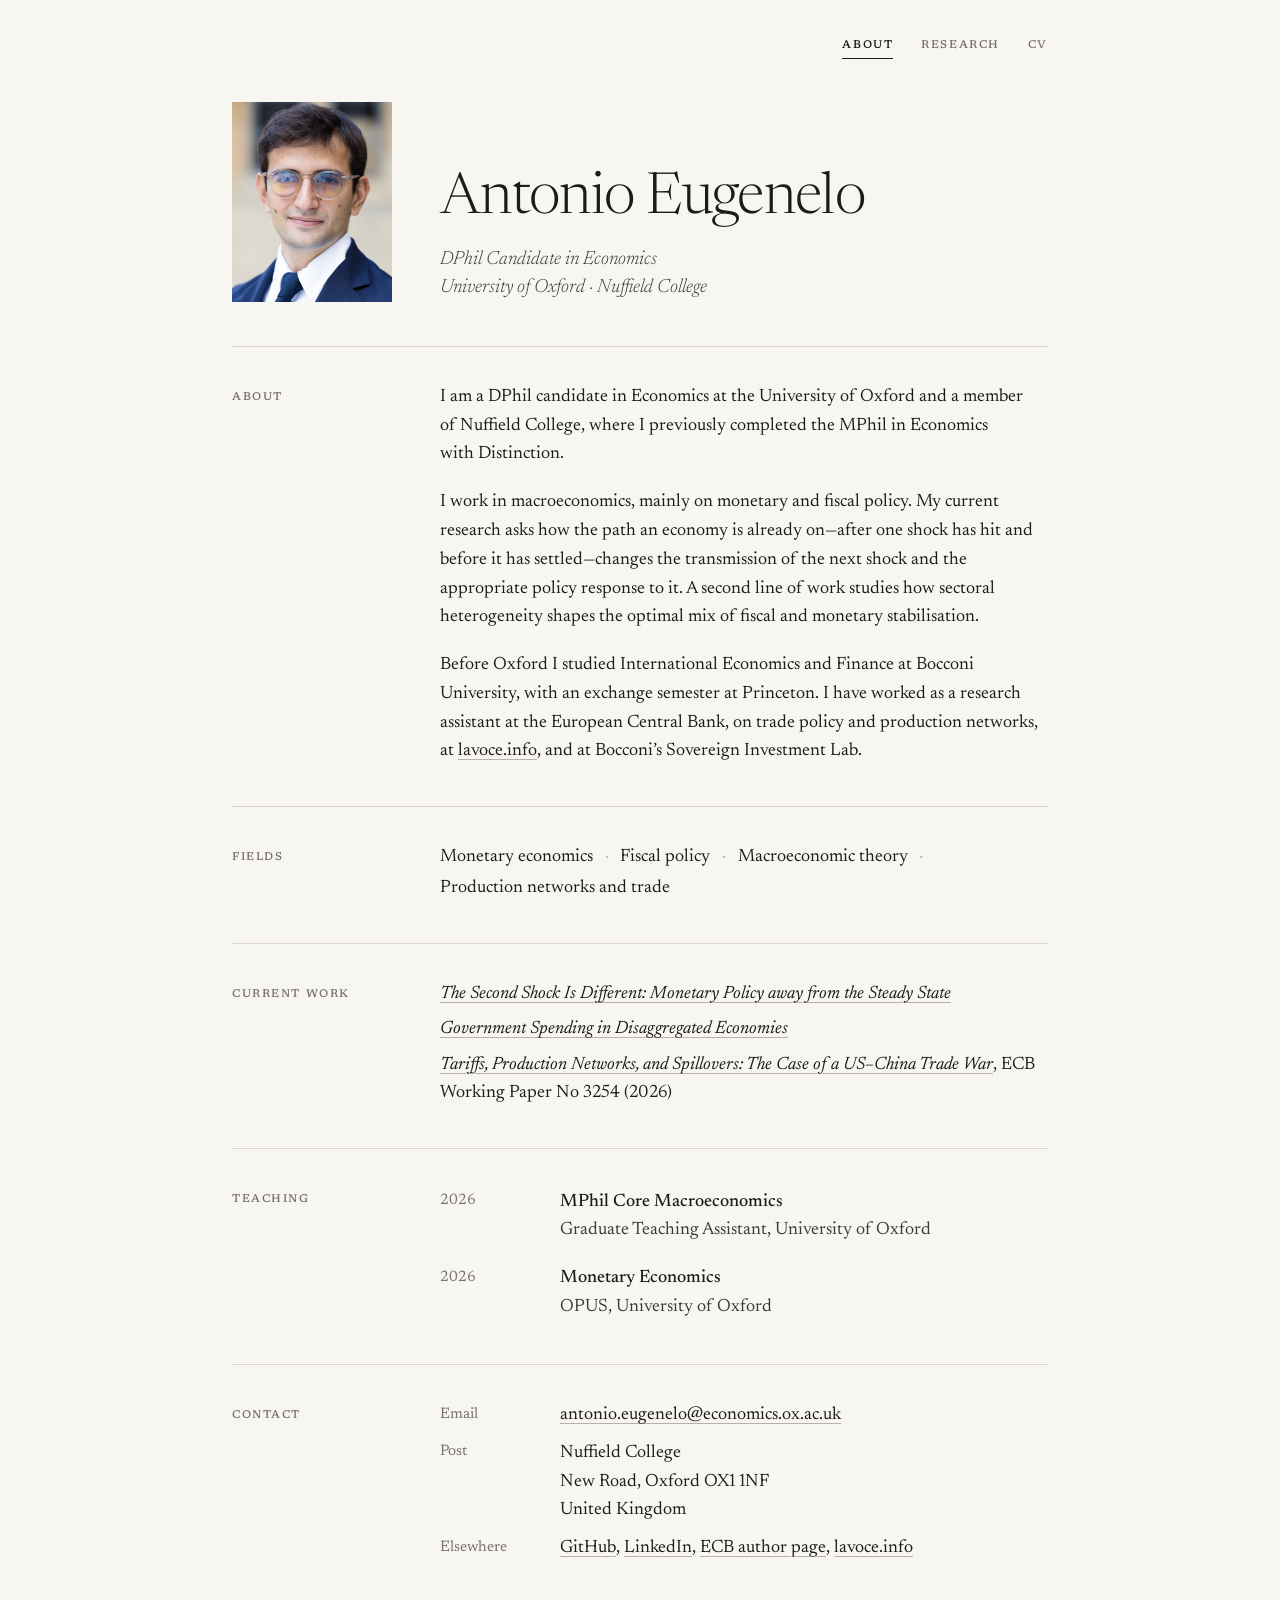
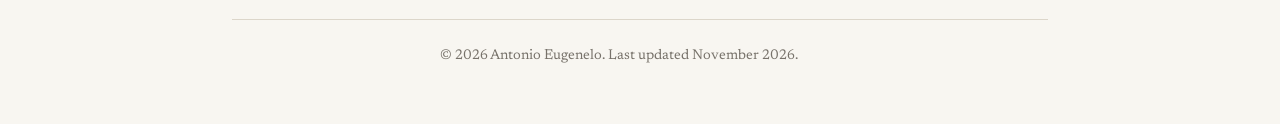
==== commit 67724f29: "Replace portrait with October 2026 photograph The new photo has a background that suits both themes," ====
--- a/index.html
+++ b/index.html
@@ -35,7 +35,6 @@
         <div class="label">
           <figure class="portrait">
             <picture>
-              <source srcset="assets/img/portrait-dark.webp" type="image/webp" media="(prefers-color-scheme: dark)">
               <img src="assets/img/portrait.jpg" width="640" height="800" alt="Portrait of Antonio Eugenelo">
             </picture>
           </figure>
--- a/assets/css/style.css
+++ b/assets/css/style.css
@@ -164,7 +164,7 @@
 /* ---------- Masthead ---------- */
 
 .masthead {
-  padding: 5.5rem 0 3rem;
+  padding: 2.25rem 0 2.75rem;
 }
 /* Name and role end level with the bottom of the portrait. */
 .masthead > div:last-child { align-self: end; }
@@ -195,7 +195,7 @@
 }
 
 .portrait {
-  margin: 0.75rem 0 0;
+  margin: 0;
 }
 .portrait img {
   display: block;
